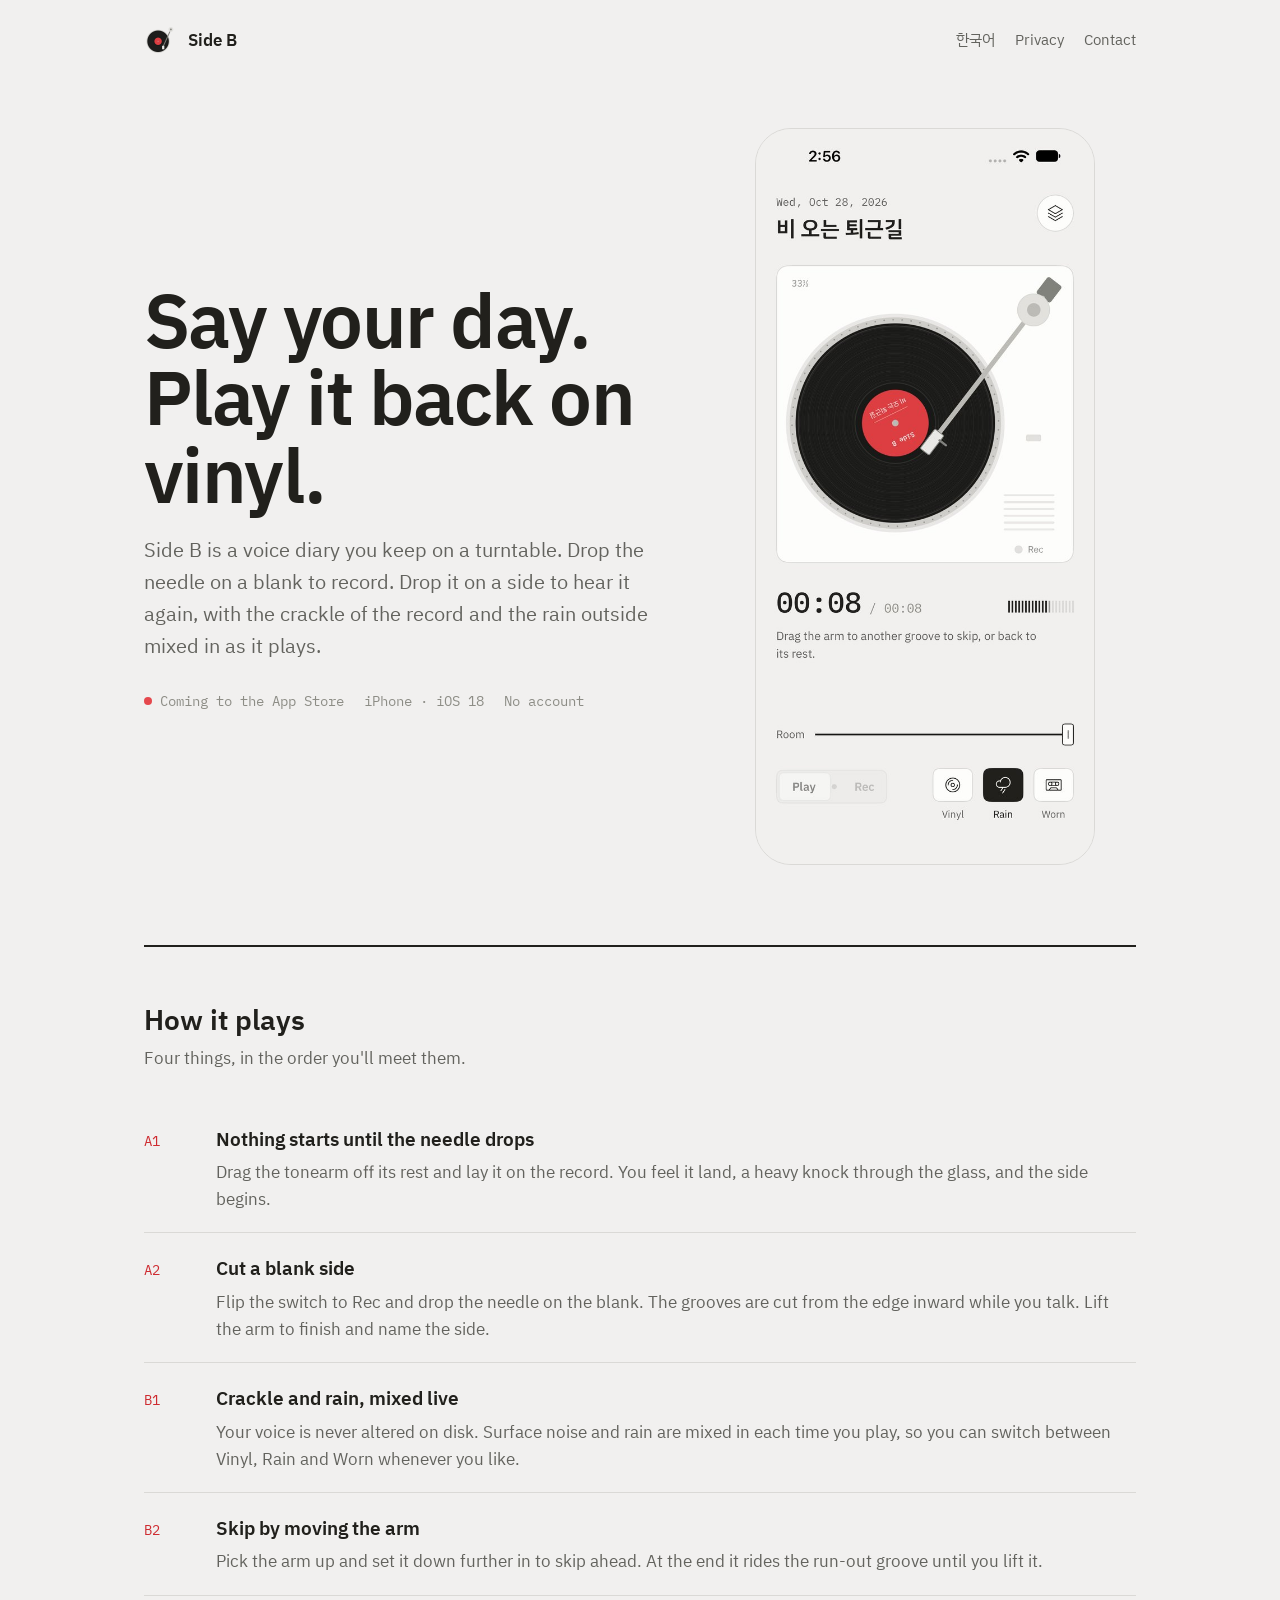
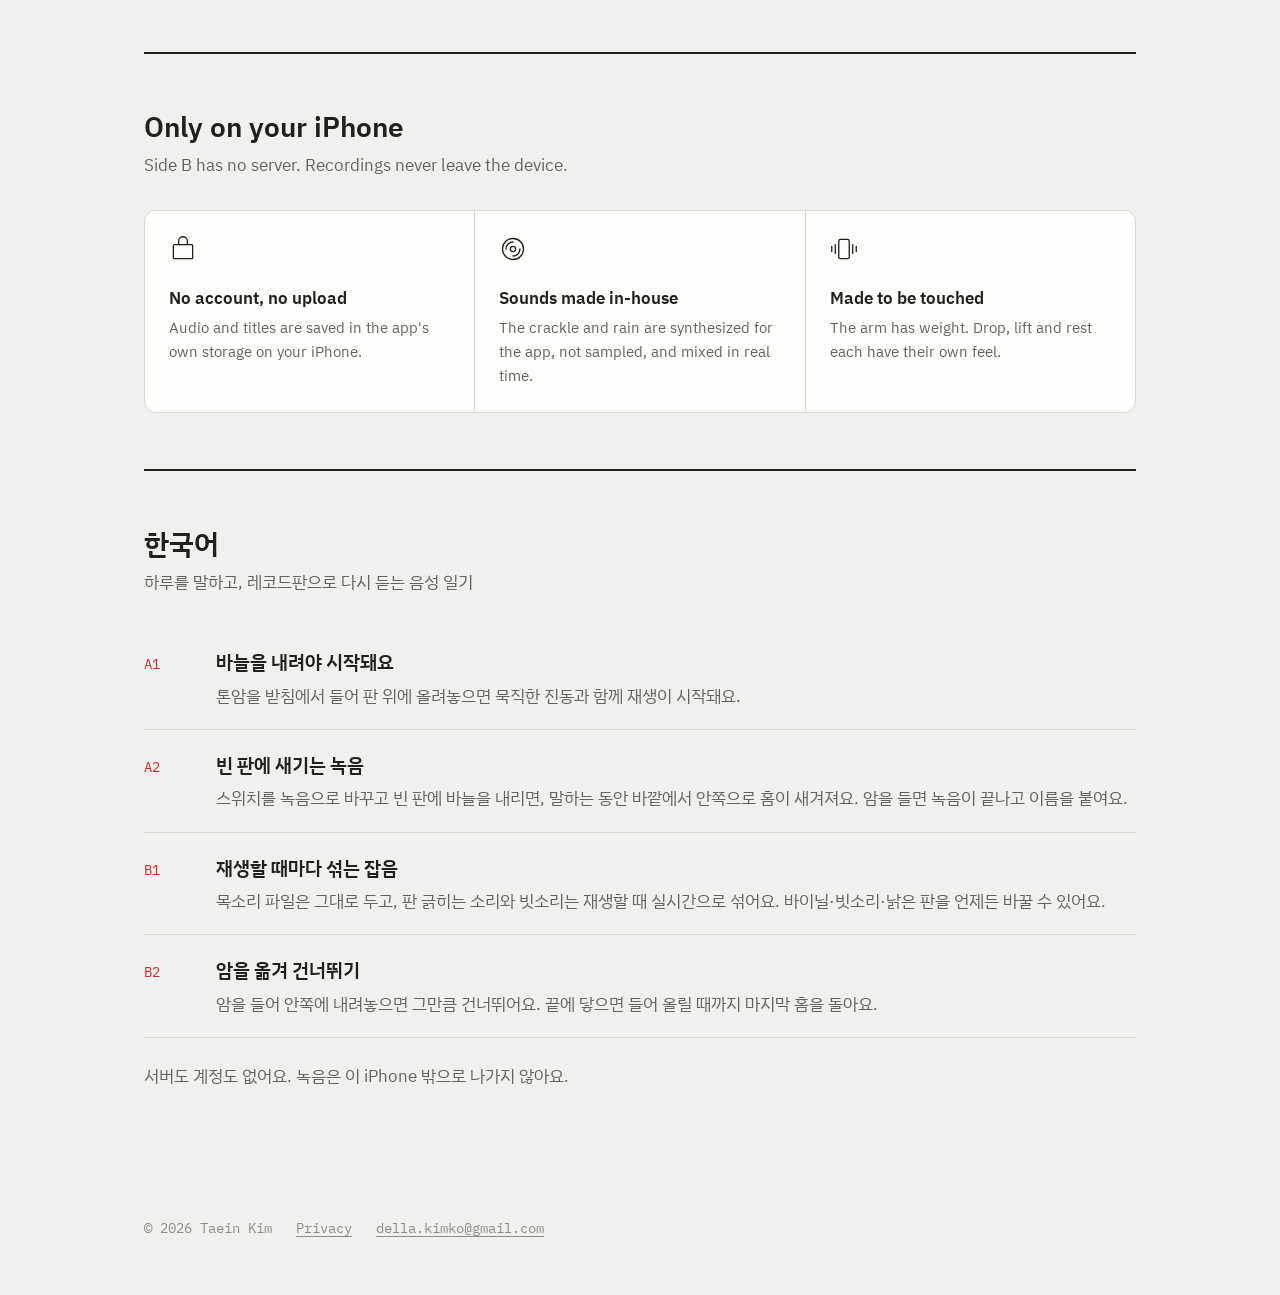
==== docs/index.html @ 3a57168f "Add Side B site: intro and privacy policy" ====
<!doctype html>
<html lang="en">
<head>
<meta charset="utf-8"><meta name="viewport" content="width=device-width, initial-scale=1">
<title>Side B: Voice Diary on Vinyl</title>
<meta name="description" content="Keep a voice diary and play it back on a turntable, with record crackle and rain mixed in. Everything stays on your iPhone.">
<link rel="icon" href="assets/favicon.png">
<link rel="preconnect" href="https://fonts.googleapis.com"><link rel="preconnect" href="https://fonts.gstatic.com" crossorigin>
<link href="https://fonts.googleapis.com/css2?family=IBM+Plex+Mono:wght@400;500&family=IBM+Plex+Sans+KR:wght@400;600&display=swap" rel="stylesheet">
<link rel="stylesheet" href="style.css">
</head>
<body>
<div class="wrap">
<header class="top">
  <a class="brand" href="./"><img src="assets/icon.png" alt="">Side B</a>
  <nav><a href="#ko">한국어</a><a href="privacy.html">Privacy</a><a href="mailto:della.kimko@gmail.com">Contact</a></nav>
</header>

<div class="hero">
  <div>
    <h1>Say your day.<br>Play it back on vinyl.</h1>
    <p class="lede">Side B is a voice diary you keep on a turntable. Drop the needle on a blank to record. Drop it on a side to hear it again, with the crackle of the record and the rain outside mixed in as it plays.</p>
    <div class="meta"><span class="lamp">Coming to the App Store</span><span>iPhone · iOS 18</span><span>No account</span></div>
  </div>
  <div class="shot">
    <img class="light" src="assets/deck-light.jpg" width="603" height="1311" alt="The Side B deck: a record on a turntable seen from above, tonearm on the record, playback time and level meter below.">
    <img class="dark" src="assets/deck-dark.jpg" width="603" height="1311" alt="">
  </div>
</div>

<section>
  <h2>How it plays</h2>
  <p class="sub">Four things, in the order you'll meet them.</p>
  <ol class="tracks">
    <li><span class="no">A1</span><div><h3>Nothing starts until the needle drops</h3><p>Drag the tonearm off its rest and lay it on the record. You feel it land, a heavy knock through the glass, and the side begins.</p></div></li>
    <li><span class="no">A2</span><div><h3>Cut a blank side</h3><p>Flip the switch to Rec and drop the needle on the blank. The grooves are cut from the edge inward while you talk. Lift the arm to finish and name the side.</p></div></li>
    <li><span class="no">B1</span><div><h3>Crackle and rain, mixed live</h3><p>Your voice is never altered on disk. Surface noise and rain are mixed in each time you play, so you can switch between Vinyl, Rain and Worn whenever you like.</p></div></li>
    <li><span class="no">B2</span><div><h3>Skip by moving the arm</h3><p>Pick the arm up and set it down further in to skip ahead. At the end it rides the run-out groove until you lift it.</p></div></li>
  </ol>
</section>

<section>
  <h2>Only on your iPhone</h2>
  <p class="sub">Side B has no server. Recordings never leave the device.</p>
  <div class="facts">
    <div>
      <svg viewBox="0 0 256 256" fill="currentColor" aria-hidden="true"><path d="M208,82H174V56a46,46,0,0,0-92,0V82H48A14,14,0,0,0,34,96V208a14,14,0,0,0,14,14H208a14,14,0,0,0,14-14V96A14,14,0,0,0,208,82ZM94,56a34,34,0,0,1,68,0V82H94ZM210,208a2,2,0,0,1-2,2H48a2,2,0,0,1-2-2V96a2,2,0,0,1,2-2H208a2,2,0,0,1,2,2Z"/></svg>
      <h3>No account, no upload</h3><p>Audio and titles are saved in the app's own storage on your iPhone.</p>
    </div>
    <div>
      <svg viewBox="0 0 256 256" fill="currentColor" aria-hidden="true"><path d="M128,26A102,102,0,1,0,230,128,102.12,102.12,0,0,0,128,26Zm0,192a90,90,0,1,1,90-90A90.1,90.1,0,0,1,128,218Zm0-148a58.07,58.07,0,0,0-58,58,6,6,0,0,1-12,0,70.08,70.08,0,0,1,70-70,6,6,0,0,1,0,12Zm70,58a70.08,70.08,0,0,1-70,70,6,6,0,0,1,0-12,58.07,58.07,0,0,0,58-58,6,6,0,0,1,12,0Zm-40,0a30,30,0,1,0-30,30A30,30,0,0,0,158,128Zm-48,0a18,18,0,1,1,18,18A18,18,0,0,1,110,128Z"/></svg>
      <h3>Sounds made in-house</h3><p>The crackle and rain are synthesized for the app, not sampled, and mixed in real time.</p>
    </div>
    <div>
      <svg viewBox="0 0 256 256" fill="currentColor" aria-hidden="true"><path d="M160,34H96A22,22,0,0,0,74,56V200a22,22,0,0,0,22,22h64a22,22,0,0,0,22-22V56A22,22,0,0,0,160,34Zm10,166a10,10,0,0,1-10,10H96a10,10,0,0,1-10-10V56A10,10,0,0,1,96,46h64a10,10,0,0,1,10,10ZM214,88v80a6,6,0,0,1-12,0V88a6,6,0,0,1,12,0Zm32,16v48a6,6,0,0,1-12,0V104a6,6,0,0,1,12,0ZM54,88v80a6,6,0,0,1-12,0V88a6,6,0,0,1,12,0ZM22,104v48a6,6,0,0,1-12,0V104a6,6,0,0,1,12,0Z"/></svg>
      <h3>Made to be touched</h3><p>The arm has weight. Drop, lift and rest each have their own feel.</p>
    </div>
  </div>
</section>

<section id="ko" lang="ko">
  <h2>한국어</h2>
  <p class="sub">하루를 말하고, 레코드판으로 다시 듣는 음성 일기</p>
  <ol class="tracks">
    <li><span class="no">A1</span><div><h3>바늘을 내려야 시작돼요</h3><p>톤암을 받침에서 들어 판 위에 올려놓으면 묵직한 진동과 함께 재생이 시작돼요.</p></div></li>
    <li><span class="no">A2</span><div><h3>빈 판에 새기는 녹음</h3><p>스위치를 녹음으로 바꾸고 빈 판에 바늘을 내리면, 말하는 동안 바깥에서 안쪽으로 홈이 새겨져요. 암을 들면 녹음이 끝나고 이름을 붙여요.</p></div></li>
    <li><span class="no">B1</span><div><h3>재생할 때마다 섞는 잡음</h3><p>목소리 파일은 그대로 두고, 판 긁히는 소리와 빗소리는 재생할 때 실시간으로 섞어요. 바이닐·빗소리·낡은 판을 언제든 바꿀 수 있어요.</p></div></li>
    <li><span class="no">B2</span><div><h3>암을 옮겨 건너뛰기</h3><p>암을 들어 안쪽에 내려놓으면 그만큼 건너뛰어요. 끝에 닿으면 들어 올릴 때까지 마지막 홈을 돌아요.</p></div></li>
  </ol>
  <p class="sub" style="margin-top:24px">서버도 계정도 없어요. 녹음은 이 iPhone 밖으로 나가지 않아요.</p>
</section>

<footer><span>© 2026 Taein Kim</span><a href="privacy.html">Privacy</a><a href="mailto:della.kimko@gmail.com">della.kimko@gmail.com</a></footer>
</div>
</body>
</html>
---- docs/style.css ----
/* Radix Colors 3.0 — sand + red (MIT). Same tokens as the app. */
:root {
  --sand-1: #fdfdfc; --sand-3: #f1f0ef; --sand-4: #e9e8e6; --sand-6: #dad9d6;
  --sand-9: #8d8d86; --sand-11: #63635e; --sand-12: #21201c;
  --red-9: #e5484d; --red-11: #ce2c31;
  --bg: var(--sand-3); --surface: var(--sand-1); --line: var(--sand-6);
  --text: var(--sand-12); --muted: var(--sand-11); --faint: var(--sand-9);
  --signal: var(--red-11);
  --sans: "IBM Plex Sans KR", "IBM Plex Sans", system-ui, sans-serif;
  --mono: "IBM Plex Mono", ui-monospace, monospace;
  color-scheme: light dark;
}
@media (prefers-color-scheme: dark) {
  :root {
    --sand-1: #111110; --sand-3: #222221; --sand-4: #2a2a28; --sand-6: #3b3a37;
    --sand-9: #6f6d66; --sand-11: #b5b3ad; --sand-12: #eeeeec;
    --red-11: #ff9592; --surface: #191918;
  }
}

* { box-sizing: border-box; }
html { -webkit-text-size-adjust: 100%; }
body {
  margin: 0; background: var(--bg); color: var(--text);
  font: 17px/1.6 var(--sans);
}
a { color: inherit; text-underline-offset: 3px; text-decoration-thickness: 1px; }
img { display: block; max-width: 100%; height: auto; }

.wrap { max-width: 1040px; margin: 0 auto; padding: 0 24px; }

header.top { display: flex; align-items: center; justify-content: space-between; padding: 24px 0; }
.brand { display: flex; align-items: center; gap: 12px; font-weight: 600; text-decoration: none; }
.brand img { width: 32px; height: 32px; border-radius: 8px; }
nav { display: flex; gap: 20px; font-size: 15px; color: var(--muted); }
nav a { text-decoration: none; }
nav a:hover { color: var(--text); }

.hero { display: grid; grid-template-columns: 1.1fr 0.9fr; gap: 56px; align-items: center; padding: 48px 0 80px; }
.hero h1 { font-size: clamp(44px, 7vw, 76px); line-height: 1.02; letter-spacing: -0.02em; margin: 0 0 20px; font-weight: 600; }
.hero p.lede { font-size: 20px; color: var(--muted); margin: 0 0 28px; max-width: 30em; }
.meta { font-family: var(--mono); font-size: 14px; color: var(--faint); display: flex; flex-wrap: wrap; gap: 6px 20px; }
.meta .lamp::before { content: ""; display: inline-block; width: 8px; height: 8px; border-radius: 50%; background: var(--red-9); margin-right: 8px; vertical-align: 1px; }

.shot { justify-self: center; width: min(100%, 340px); border-radius: 36px; overflow: hidden; border: 1px solid var(--line); background: var(--surface); }
.shot img { width: 100%; }
.shot .dark { display: none; }
@media (prefers-color-scheme: dark) { .shot .light { display: none; } .shot .dark { display: block; } }

section { padding: 56px 0; border-top: 2px solid var(--text); }
section h2 { font-size: 28px; line-height: 1.2; margin: 0 0 8px; font-weight: 600; }
section > p.sub { color: var(--muted); margin: 0 0 32px; }

/* Side A / Side B track list, like the back of a sleeve. */
ol.tracks { list-style: none; margin: 0; padding: 0; }
ol.tracks li { display: grid; grid-template-columns: 56px 1fr; gap: 16px; padding: 20px 0; border-bottom: 1px solid var(--line); align-items: baseline; }
ol.tracks .no { font-family: var(--mono); font-size: 14px; color: var(--signal); }
ol.tracks h3 { font-size: 19px; margin: 0 0 4px; font-weight: 600; }
ol.tracks p { margin: 0; color: var(--muted); }

.facts { display: grid; grid-template-columns: repeat(3, 1fr); gap: 1px; background: var(--line); border: 1px solid var(--line); border-radius: 12px; overflow: hidden; }
.facts div { background: var(--surface); padding: 24px; }
.facts svg { width: 28px; height: 28px; color: var(--text); }
.facts h3 { font-size: 17px; margin: 14px 0 4px; font-weight: 600; }
.facts p { margin: 0; color: var(--muted); font-size: 15px; }

.prose { max-width: 42em; }
.prose h2 { margin-top: 40px; }
.prose h3 { margin: 28px 0 6px; font-size: 18px; }
.prose p, .prose li { color: var(--muted); }
.prose strong { color: var(--text); font-weight: 600; }

footer { padding: 40px 0 56px; color: var(--faint); font-size: 14px; font-family: var(--mono); display: flex; flex-wrap: wrap; gap: 8px 24px; }

@media (max-width: 760px) {
  .hero { grid-template-columns: 1fr; gap: 40px; padding-top: 16px; }
  .facts { grid-template-columns: 1fr; }
  ol.tracks li { grid-template-columns: 40px 1fr; }
}
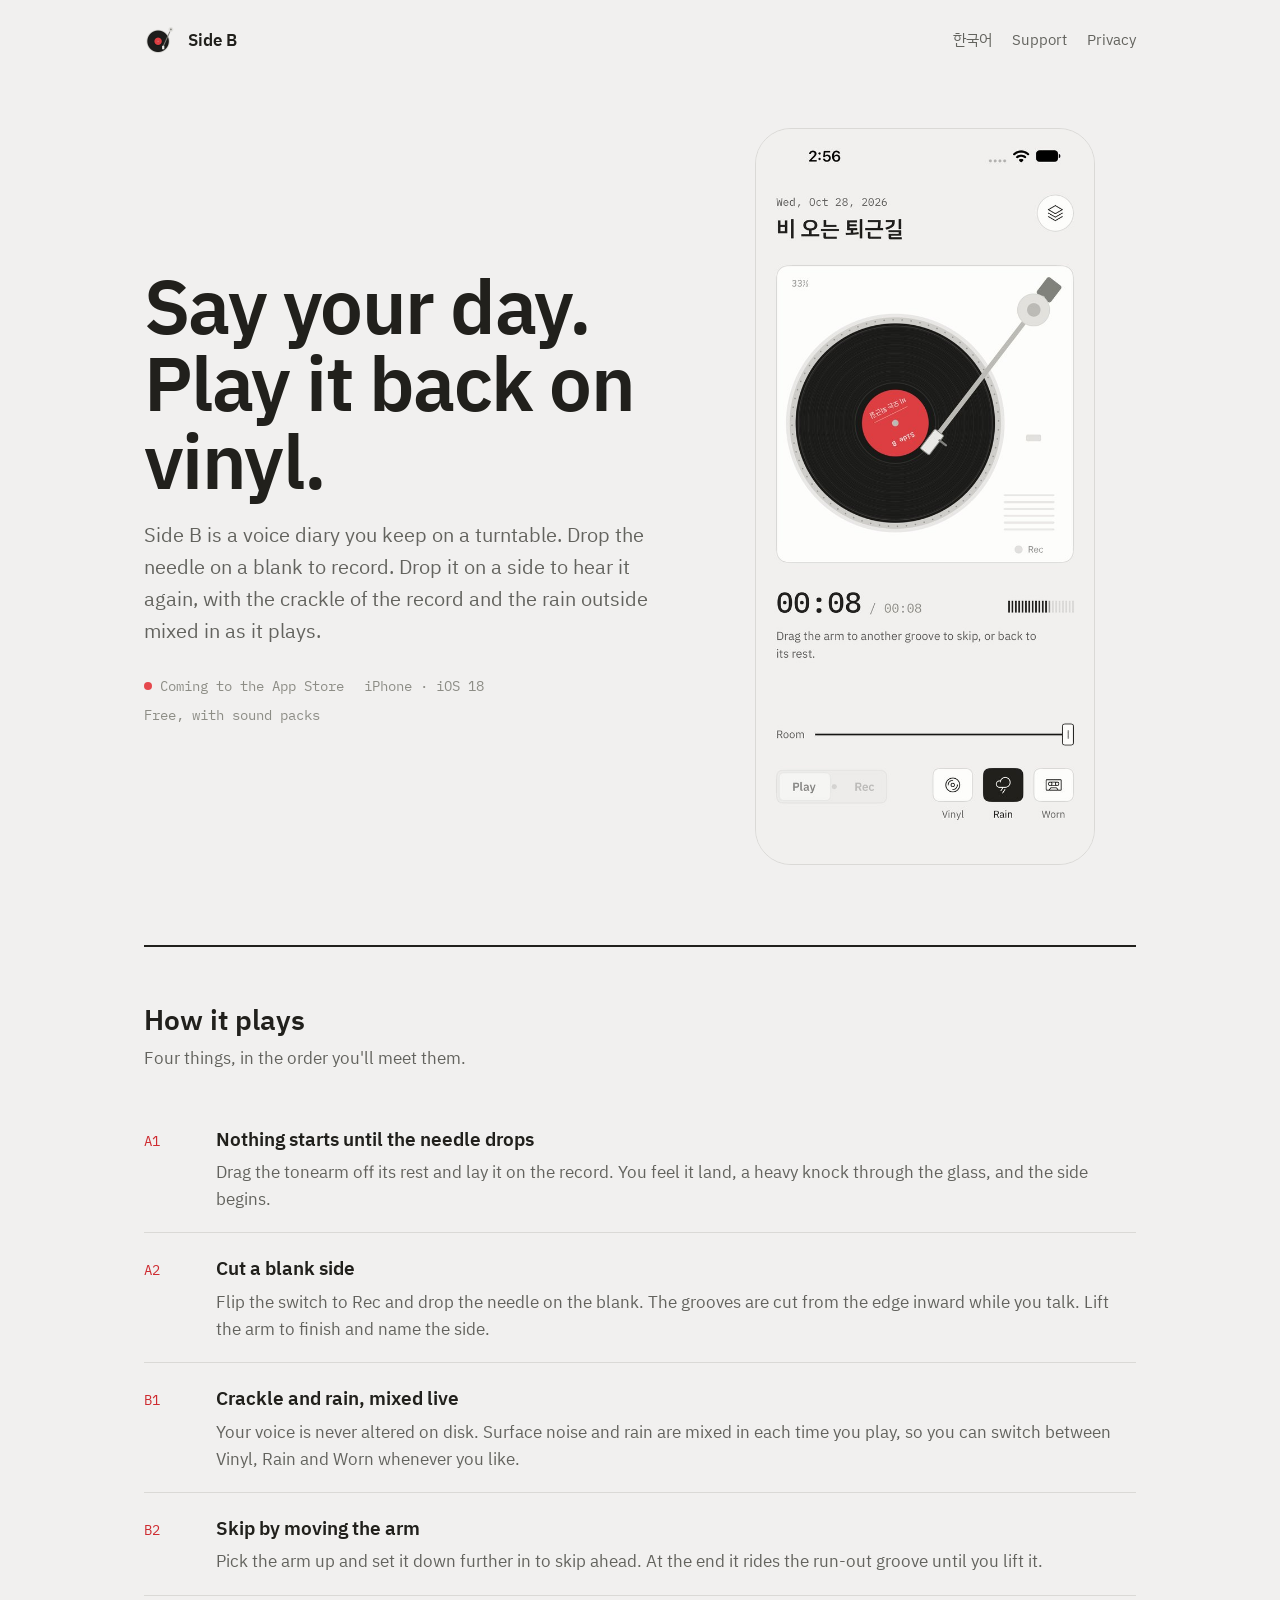
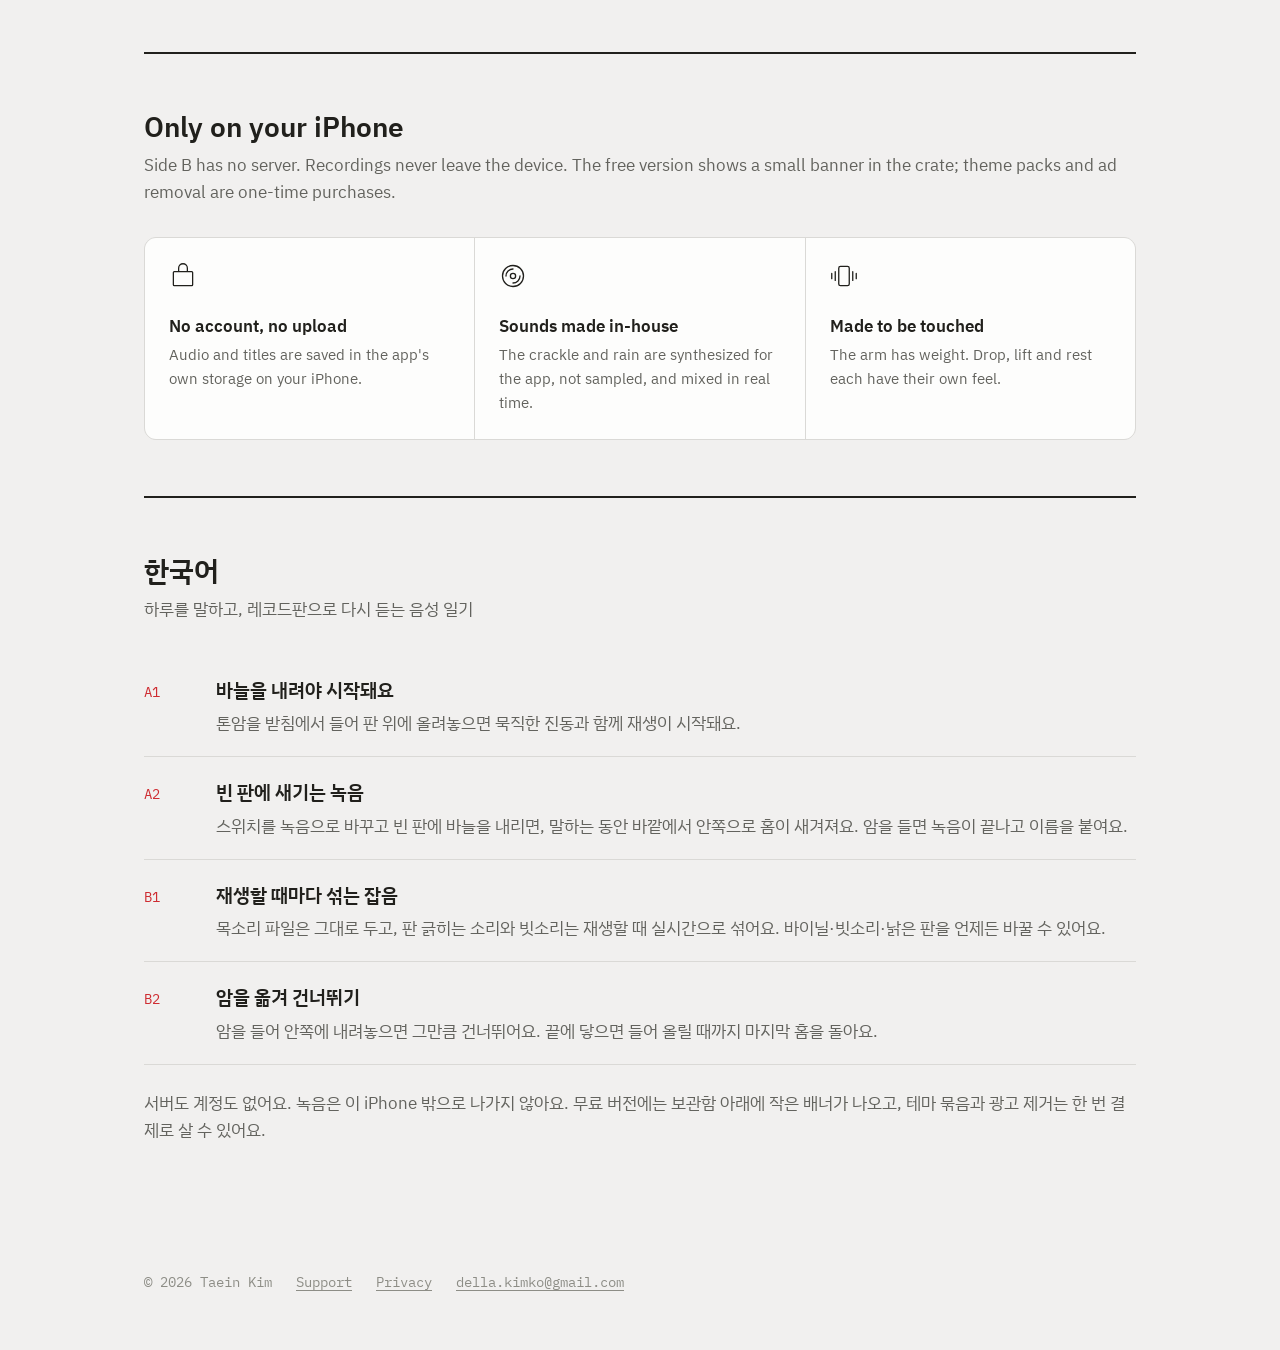
==== commit df14afcd: "Cover ads and purchases in the privacy policy, add support page" ====
--- a/docs/index.html
+++ b/docs/index.html
@@ -13,14 +13,14 @@
 <div class="wrap">
 <header class="top">
   <a class="brand" href="./"><img src="assets/icon.png" alt="">Side B</a>
-  <nav><a href="#ko">한국어</a><a href="privacy.html">Privacy</a><a href="mailto:della.kimko@gmail.com">Contact</a></nav>
+  <nav><a href="#ko">한국어</a><a href="support.html">Support</a><a href="privacy.html">Privacy</a></nav>
 </header>
 
 <div class="hero">
   <div>
     <h1>Say your day.<br>Play it back on vinyl.</h1>
     <p class="lede">Side B is a voice diary you keep on a turntable. Drop the needle on a blank to record. Drop it on a side to hear it again, with the crackle of the record and the rain outside mixed in as it plays.</p>
-    <div class="meta"><span class="lamp">Coming to the App Store</span><span>iPhone · iOS 18</span><span>No account</span></div>
+    <div class="meta"><span class="lamp">Coming to the App Store</span><span>iPhone · iOS 18</span><span>Free, with sound packs</span></div>
   </div>
   <div class="shot">
     <img class="light" src="assets/deck-light.jpg" width="603" height="1311" alt="The Side B deck: a record on a turntable seen from above, tonearm on the record, playback time and level meter below.">
@@ -41,7 +41,7 @@
 
 <section>
   <h2>Only on your iPhone</h2>
-  <p class="sub">Side B has no server. Recordings never leave the device.</p>
+  <p class="sub">Side B has no server. Recordings never leave the device. The free version shows a small banner in the crate; theme packs and ad removal are one-time purchases.</p>
   <div class="facts">
     <div>
       <svg viewBox="0 0 256 256" fill="currentColor" aria-hidden="true"><path d="M208,82H174V56a46,46,0,0,0-92,0V82H48A14,14,0,0,0,34,96V208a14,14,0,0,0,14,14H208a14,14,0,0,0,14-14V96A14,14,0,0,0,208,82ZM94,56a34,34,0,0,1,68,0V82H94ZM210,208a2,2,0,0,1-2,2H48a2,2,0,0,1-2-2V96a2,2,0,0,1,2-2H208a2,2,0,0,1,2,2Z"/></svg>
@@ -67,10 +67,10 @@
     <li><span class="no">B1</span><div><h3>재생할 때마다 섞는 잡음</h3><p>목소리 파일은 그대로 두고, 판 긁히는 소리와 빗소리는 재생할 때 실시간으로 섞어요. 바이닐·빗소리·낡은 판을 언제든 바꿀 수 있어요.</p></div></li>
     <li><span class="no">B2</span><div><h3>암을 옮겨 건너뛰기</h3><p>암을 들어 안쪽에 내려놓으면 그만큼 건너뛰어요. 끝에 닿으면 들어 올릴 때까지 마지막 홈을 돌아요.</p></div></li>
   </ol>
-  <p class="sub" style="margin-top:24px">서버도 계정도 없어요. 녹음은 이 iPhone 밖으로 나가지 않아요.</p>
+  <p class="sub" style="margin-top:24px">서버도 계정도 없어요. 녹음은 이 iPhone 밖으로 나가지 않아요. 무료 버전에는 보관함 아래에 작은 배너가 나오고, 테마 묶음과 광고 제거는 한 번 결제로 살 수 있어요.</p>
 </section>
 
-<footer><span>© 2026 Taein Kim</span><a href="privacy.html">Privacy</a><a href="mailto:della.kimko@gmail.com">della.kimko@gmail.com</a></footer>
+<footer><span>© 2026 Taein Kim</span><a href="support.html">Support</a><a href="privacy.html">Privacy</a><a href="mailto:della.kimko@gmail.com">della.kimko@gmail.com</a></footer>
 </div>
 </body>
 </html>
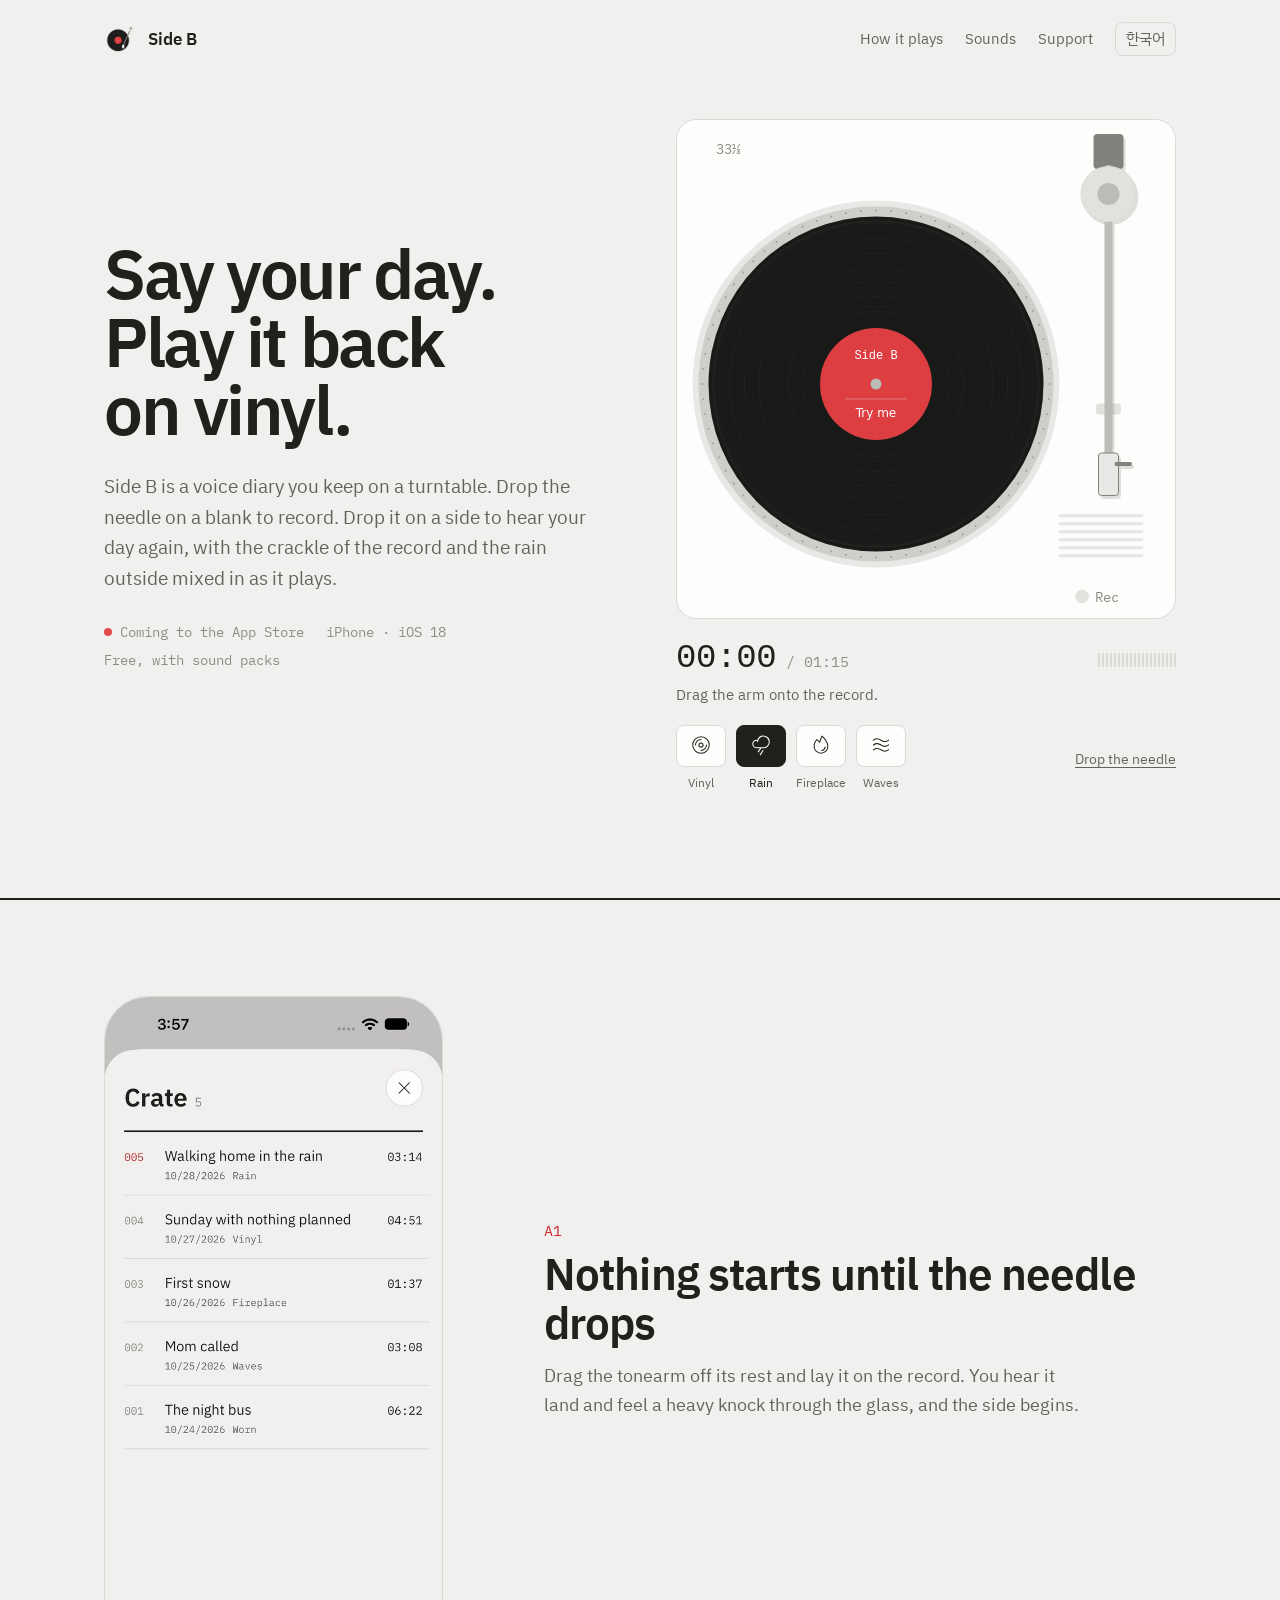
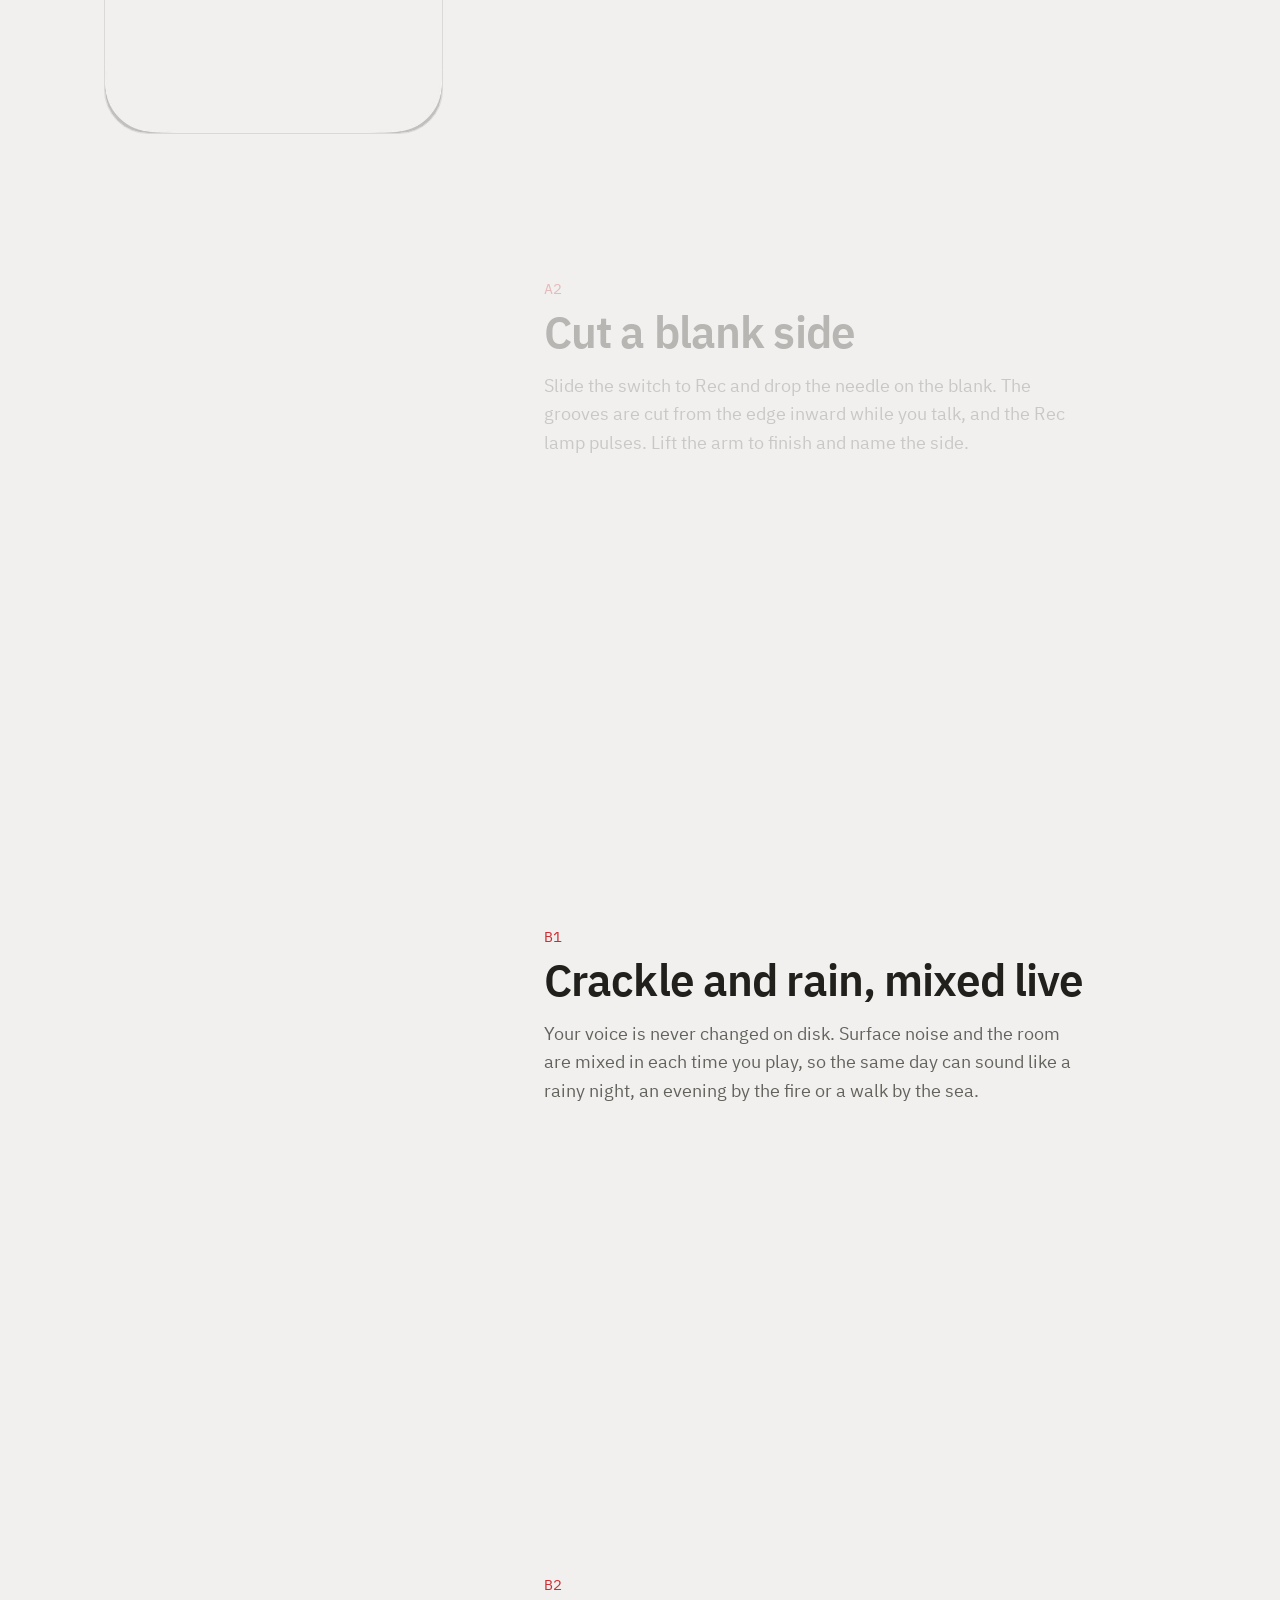
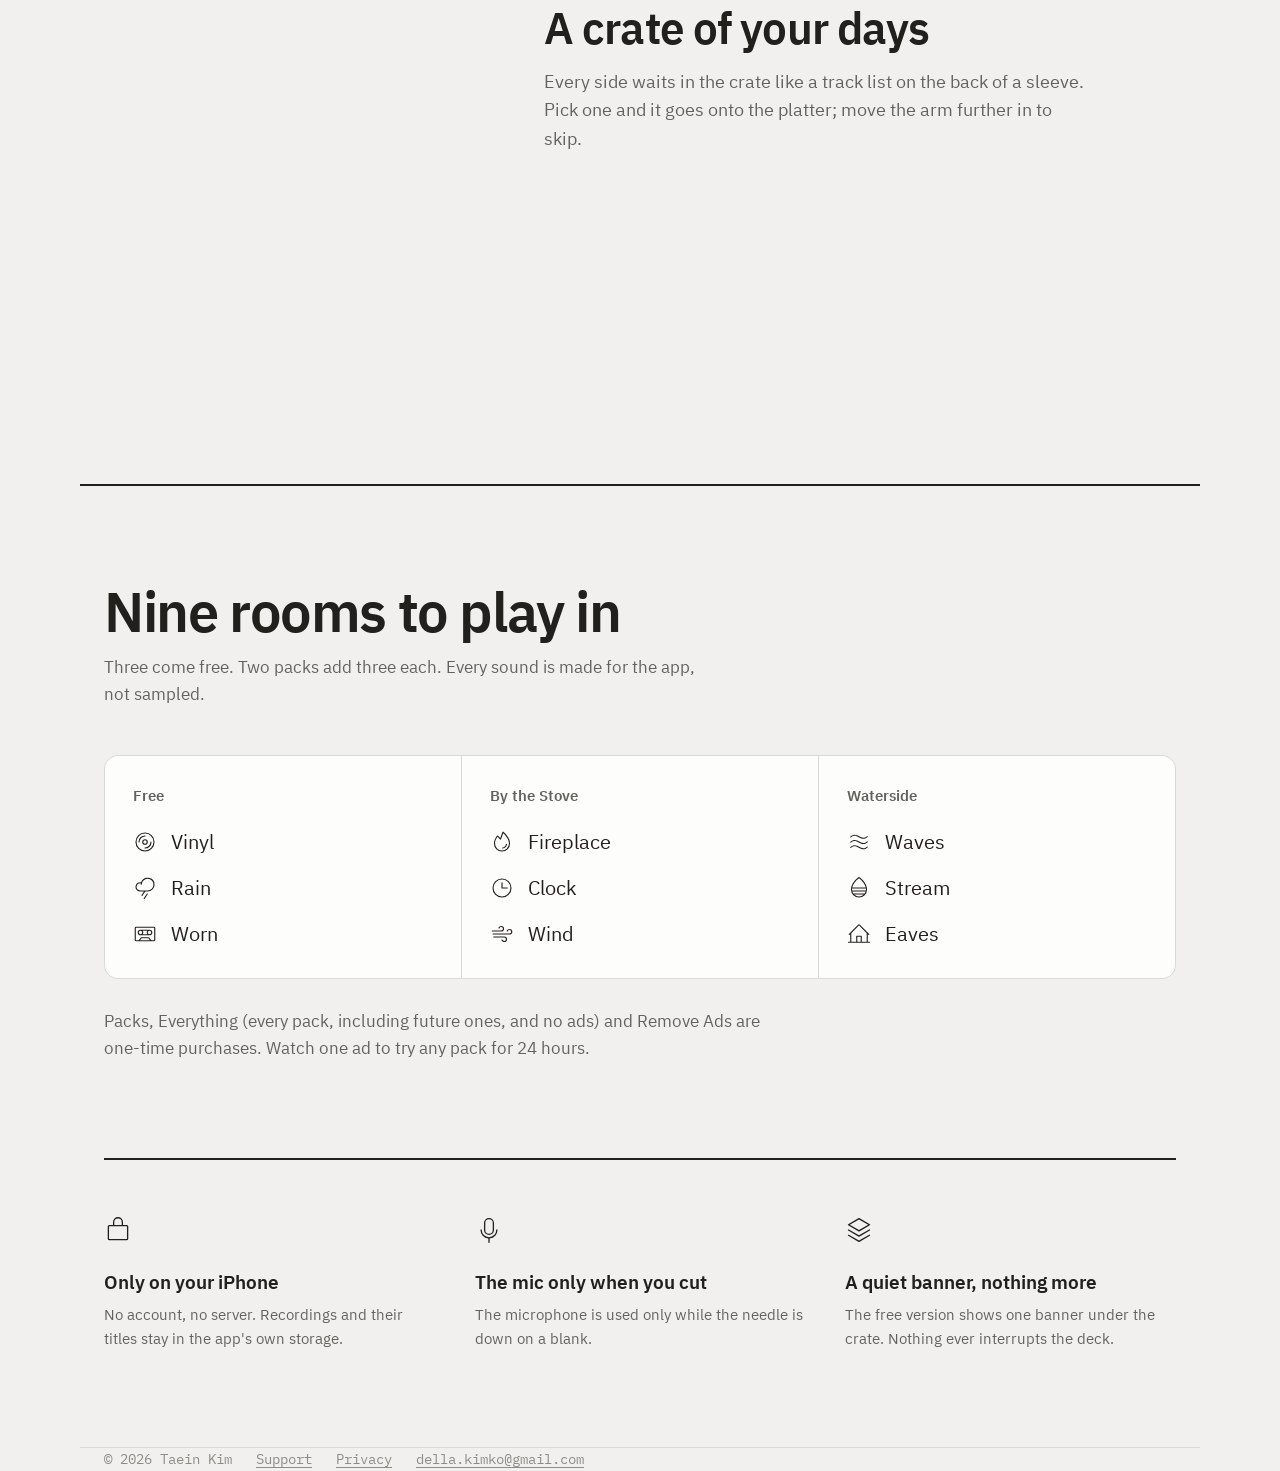
==== commit bc6bafaa: "Rebuild the site around a playable deck, scroll-driven walkthrough and sound shelf" ====
--- a/docs/index.html
+++ b/docs/index.html
@@ -2,75 +2,169 @@
 <html lang="en">
 <head>
 <meta charset="utf-8"><meta name="viewport" content="width=device-width, initial-scale=1">
-<title>Side B: Voice Diary on Vinyl</title>
-<meta name="description" content="Keep a voice diary and play it back on a turntable, with record crackle and rain mixed in. Everything stays on your iPhone.">
+<title>Side B: Vinyl Voice Diary</title>
+<meta name="description" content="Keep a voice diary and play it back on a turntable, with record crackle, rain or a fire mixed in live. Everything stays on your iPhone.">
+<meta property="og:title" content="Side B: Vinyl Voice Diary">
+<meta property="og:description" content="Say your day. Play it back on vinyl.">
+<meta property="og:image" content="https://bbdyno.github.io/SideB-Site/assets/deck-light.jpg">
 <link rel="icon" href="assets/favicon.png">
+<script>
+  // Pick the language before first paint so the page never flashes the other one.
+  (function () {
+    var saved = null;
+    try { saved = localStorage.getItem("sideb.lang"); } catch (e) {}
+    var lang = saved || ((navigator.language || "").toLowerCase().indexOf("ko") === 0 ? "ko" : "en");
+    document.documentElement.lang = lang;
+  })();
+</script>
 <link rel="preconnect" href="https://fonts.googleapis.com"><link rel="preconnect" href="https://fonts.gstatic.com" crossorigin>
 <link href="https://fonts.googleapis.com/css2?family=IBM+Plex+Mono:wght@400;500&family=IBM+Plex+Sans+KR:wght@400;600&display=swap" rel="stylesheet">
 <link rel="stylesheet" href="style.css">
 </head>
 <body>
-<div class="wrap">
-<header class="top">
-  <a class="brand" href="./"><img src="assets/icon.png" alt="">Side B</a>
-  <nav><a href="#ko">한국어</a><a href="support.html">Support</a><a href="privacy.html">Privacy</a></nav>
+<header class="top wrap">
+  <a class="brand" href="./"><img src="assets/icon.png" alt="" width="32" height="32">Side B</a>
+  <nav>
+    <a href="#how"><span data-lang="en">How it plays</span><span data-lang="ko">사용법</span></a>
+    <a href="#sounds"><span data-lang="en">Sounds</span><span data-lang="ko">소리</span></a>
+    <a href="support.html"><span data-lang="en">Support</span><span data-lang="ko">지원</span></a>
+    <button type="button" class="lang" data-lang-toggle>한국어</button>
+  </nav>
 </header>
 
-<div class="hero">
-  <div>
-    <h1>Say your day.<br>Play it back on vinyl.</h1>
-    <p class="lede">Side B is a voice diary you keep on a turntable. Drop the needle on a blank to record. Drop it on a side to hear it again, with the crackle of the record and the rain outside mixed in as it plays.</p>
-    <div class="meta"><span class="lamp">Coming to the App Store</span><span>iPhone · iOS 18</span><span>Free, with sound packs</span></div>
+<main>
+<section class="hero wrap">
+  <div class="hero-copy">
+    <h1>
+      <span data-lang="en">Say your day.<br>Play it back<br>on vinyl.</span>
+      <span data-lang="ko">하루를 말하고,<br>레코드로<br>다시 듣기.</span>
+    </h1>
+    <p class="lede">
+      <span data-lang="en">Side B is a voice diary you keep on a turntable. Drop the needle on a blank to record. Drop it on a side to hear your day again, with the crackle of the record and the rain outside mixed in as it plays.</span>
+      <span data-lang="ko">Side B는 턴테이블에 남기는 음성 일기예요. 빈 판에 바늘을 내리면 녹음되고, 새긴 면에 내리면 판 긁히는 소리와 창밖 빗소리가 섞여 그날이 다시 흘러나와요.</span>
+    </p>
+    <div class="meta">
+      <span class="lamp"><span data-lang="en">Coming to the App Store</span><span data-lang="ko">곧 앱스토어에서</span></span>
+      <span>iPhone · iOS 18</span>
+      <span data-lang="en">Free, with sound packs</span><span data-lang="ko">무료, 소리 묶음 별도</span>
+    </div>
   </div>
-  <div class="shot">
-    <img class="light" src="assets/deck-light.jpg" width="603" height="1311" alt="The Side B deck: a record on a turntable seen from above, tonearm on the record, playback time and level meter below.">
-    <img class="dark" src="assets/deck-dark.jpg" width="603" height="1311" alt="">
-  </div>
-</div>
 
-<section>
-  <h2>How it plays</h2>
-  <p class="sub">Four things, in the order you'll meet them.</p>
-  <ol class="tracks">
-    <li><span class="no">A1</span><div><h3>Nothing starts until the needle drops</h3><p>Drag the tonearm off its rest and lay it on the record. You feel it land, a heavy knock through the glass, and the side begins.</p></div></li>
-    <li><span class="no">A2</span><div><h3>Cut a blank side</h3><p>Flip the switch to Rec and drop the needle on the blank. The grooves are cut from the edge inward while you talk. Lift the arm to finish and name the side.</p></div></li>
-    <li><span class="no">B1</span><div><h3>Crackle and rain, mixed live</h3><p>Your voice is never altered on disk. Surface noise and rain are mixed in each time you play, so you can switch between Vinyl, Rain and Worn whenever you like.</p></div></li>
-    <li><span class="no">B2</span><div><h3>Skip by moving the arm</h3><p>Pick the arm up and set it down further in to skip ahead. At the end it rides the run-out groove until you lift it.</p></div></li>
-  </ol>
-</section>
-
-<section>
-  <h2>Only on your iPhone</h2>
-  <p class="sub">Side B has no server. Recordings never leave the device. The free version shows a small banner in the crate; theme packs and ad removal are one-time purchases.</p>
-  <div class="facts">
-    <div>
-      <svg viewBox="0 0 256 256" fill="currentColor" aria-hidden="true"><path d="M208,82H174V56a46,46,0,0,0-92,0V82H48A14,14,0,0,0,34,96V208a14,14,0,0,0,14,14H208a14,14,0,0,0,14-14V96A14,14,0,0,0,208,82ZM94,56a34,34,0,0,1,68,0V82H94ZM210,208a2,2,0,0,1-2,2H48a2,2,0,0,1-2-2V96a2,2,0,0,1,2-2H208a2,2,0,0,1,2,2Z"/></svg>
-      <h3>No account, no upload</h3><p>Audio and titles are saved in the app's own storage on your iPhone.</p>
+  <div class="deck" data-deck>
+    <div class="deck-stage" data-deck-stage></div>
+    <div class="deck-readout">
+      <span class="time" data-deck-time>00:00</span><span class="total">/ 01:15</span>
+      <span class="meter" data-deck-meter aria-hidden="true"></span>
     </div>
-    <div>
-      <svg viewBox="0 0 256 256" fill="currentColor" aria-hidden="true"><path d="M128,26A102,102,0,1,0,230,128,102.12,102.12,0,0,0,128,26Zm0,192a90,90,0,1,1,90-90A90.1,90.1,0,0,1,128,218Zm0-148a58.07,58.07,0,0,0-58,58,6,6,0,0,1-12,0,70.08,70.08,0,0,1,70-70,6,6,0,0,1,0,12Zm70,58a70.08,70.08,0,0,1-70,70,6,6,0,0,1,0-12,58.07,58.07,0,0,0,58-58,6,6,0,0,1,12,0Zm-40,0a30,30,0,1,0-30,30A30,30,0,0,0,158,128Zm-48,0a18,18,0,1,1,18,18A18,18,0,0,1,110,128Z"/></svg>
-      <h3>Sounds made in-house</h3><p>The crackle and rain are synthesized for the app, not sampled, and mixed in real time.</p>
-    </div>
-    <div>
-      <svg viewBox="0 0 256 256" fill="currentColor" aria-hidden="true"><path d="M160,34H96A22,22,0,0,0,74,56V200a22,22,0,0,0,22,22h64a22,22,0,0,0,22-22V56A22,22,0,0,0,160,34Zm10,166a10,10,0,0,1-10,10H96a10,10,0,0,1-10-10V56A10,10,0,0,1,96,46h64a10,10,0,0,1,10,10ZM214,88v80a6,6,0,0,1-12,0V88a6,6,0,0,1,12,0Zm32,16v48a6,6,0,0,1-12,0V104a6,6,0,0,1,12,0ZM54,88v80a6,6,0,0,1-12,0V88a6,6,0,0,1,12,0ZM22,104v48a6,6,0,0,1-12,0V104a6,6,0,0,1,12,0Z"/></svg>
-      <h3>Made to be touched</h3><p>The arm has weight. Drop, lift and rest each have their own feel.</p>
+    <p class="deck-hint" data-deck-hint aria-live="polite"></p>
+    <div class="deck-controls">
+      <div class="keys" role="group" aria-label="Sound">
+        <button type="button" class="key" data-theme="vinyl"><i style="--icon:url(assets/icons/vinyl-record.svg)"></i><span>Vinyl</span></button>
+        <button type="button" class="key" data-theme="rain"><i style="--icon:url(assets/icons/cloud-rain.svg)"></i><span>Rain</span></button>
+        <button type="button" class="key" data-theme="fireplace"><i style="--icon:url(assets/icons/fire.svg)"></i><span>Fireplace</span></button>
+        <button type="button" class="key" data-theme="waves"><i style="--icon:url(assets/icons/waves.svg)"></i><span>Waves</span></button>
+      </div>
+      <button type="button" class="drop" data-deck-toggle>Drop the needle</button>
     </div>
   </div>
 </section>
 
-<section id="ko" lang="ko">
-  <h2>한국어</h2>
-  <p class="sub">하루를 말하고, 레코드판으로 다시 듣는 음성 일기</p>
-  <ol class="tracks">
-    <li><span class="no">A1</span><div><h3>바늘을 내려야 시작돼요</h3><p>톤암을 받침에서 들어 판 위에 올려놓으면 묵직한 진동과 함께 재생이 시작돼요.</p></div></li>
-    <li><span class="no">A2</span><div><h3>빈 판에 새기는 녹음</h3><p>스위치를 녹음으로 바꾸고 빈 판에 바늘을 내리면, 말하는 동안 바깥에서 안쪽으로 홈이 새겨져요. 암을 들면 녹음이 끝나고 이름을 붙여요.</p></div></li>
-    <li><span class="no">B1</span><div><h3>재생할 때마다 섞는 잡음</h3><p>목소리 파일은 그대로 두고, 판 긁히는 소리와 빗소리는 재생할 때 실시간으로 섞어요. 바이닐·빗소리·낡은 판을 언제든 바꿀 수 있어요.</p></div></li>
-    <li><span class="no">B2</span><div><h3>암을 옮겨 건너뛰기</h3><p>암을 들어 안쪽에 내려놓으면 그만큼 건너뛰어요. 끝에 닿으면 들어 올릴 때까지 마지막 홈을 돌아요.</p></div></li>
-  </ol>
-  <p class="sub" style="margin-top:24px">서버도 계정도 없어요. 녹음은 이 iPhone 밖으로 나가지 않아요. 무료 버전에는 보관함 아래에 작은 배너가 나오고, 테마 묶음과 광고 제거는 한 번 결제로 살 수 있어요.</p>
+<section class="how" id="how">
+  <div class="wrap how-grid">
+    <div class="phone-col">
+      <div class="phone">
+        <img data-shot="drop" class="on" src="assets/deck-light.jpg" width="603" height="1311" alt="Playing a side: the tonearm rests on the record, time and level meter below.">
+        <img data-shot="rec" src="assets/rec.jpg" width="603" height="1311" alt="Rec mode: a blank record with a pale label waiting to be cut.">
+        <img data-shot="mix" src="assets/deck-dark.jpg" width="603" height="1311" alt="The deck in dark mode, playing with the rain sound selected.">
+        <img data-shot="crate" src="assets/crate.jpg" width="603" height="1311" alt="The crate: five sides listed with number, title, date, sound and length.">
+      </div>
+    </div>
+    <ol class="steps">
+      <li data-step="drop" class="on">
+        <span class="no">A1</span>
+        <h2><span data-lang="en">Nothing starts until the needle drops</span><span data-lang="ko">바늘을 내려야 시작돼요</span></h2>
+        <p><span data-lang="en">Drag the tonearm off its rest and lay it on the record. You hear it land and feel a heavy knock through the glass, and the side begins.</span><span data-lang="ko">톤암을 받침에서 들어 판 위에 올려놓으면, 내려앉는 소리와 묵직한 진동과 함께 재생이 시작돼요.</span></p>
+      </li>
+      <li data-step="rec">
+        <span class="no">A2</span>
+        <h2><span data-lang="en">Cut a blank side</span><span data-lang="ko">빈 판에 새기는 녹음</span></h2>
+        <p><span data-lang="en">Slide the switch to Rec and drop the needle on the blank. The grooves are cut from the edge inward while you talk, and the Rec lamp pulses. Lift the arm to finish and name the side.</span><span data-lang="ko">스위치를 녹음으로 밀고 빈 판에 바늘을 내리면, 말하는 동안 바깥에서 안쪽으로 홈이 새겨지고 녹음 램프가 깜빡여요. 암을 들면 끝나고 이 면에 이름을 붙여요.</span></p>
+      </li>
+      <li data-step="mix">
+        <span class="no">B1</span>
+        <h2><span data-lang="en">Crackle and rain, mixed live</span><span data-lang="ko">재생할 때마다 섞는 소리</span></h2>
+        <p><span data-lang="en">Your voice is never changed on disk. Surface noise and the room are mixed in each time you play, so the same day can sound like a rainy night, an evening by the fire or a walk by the sea.</span><span data-lang="ko">목소리 파일은 그대로 두고, 판 소리와 주변 소리를 재생할 때마다 실시간으로 섞어요. 같은 하루가 비 오는 밤도, 난롯가의 저녁도, 바닷가 산책도 돼요.</span></p>
+      </li>
+      <li data-step="crate">
+        <span class="no">B2</span>
+        <h2><span data-lang="en">A crate of your days</span><span data-lang="ko">하루하루가 쌓이는 보관함</span></h2>
+        <p><span data-lang="en">Every side waits in the crate like a track list on the back of a sleeve. Pick one and it goes onto the platter; move the arm further in to skip.</span><span data-lang="ko">새긴 면은 레코드 커버 뒷면의 곡 목록처럼 보관함에 쌓여요. 하나를 고르면 턴테이블에 올라가고, 암을 안쪽으로 옮기면 건너뛰어요.</span></p>
+      </li>
+    </ol>
+  </div>
 </section>
 
-<footer><span>© 2026 Taein Kim</span><a href="support.html">Support</a><a href="privacy.html">Privacy</a><a href="mailto:della.kimko@gmail.com">della.kimko@gmail.com</a></footer>
-</div>
+<section class="sounds wrap" id="sounds">
+  <h2 data-reveal><span data-lang="en">Nine rooms to play in</span><span data-lang="ko">아홉 가지 방의 소리</span></h2>
+  <p class="sub" data-reveal><span data-lang="en">Three come free. Two packs add three each. Every sound is made for the app, not sampled.</span><span data-lang="ko">세 가지는 무료, 두 묶음에 세 가지씩 더 있어요. 모든 소리는 녹음해 온 게 아니라 앱을 위해 직접 만들었어요.</span></p>
+  <div class="shelf">
+    <div class="group" data-reveal>
+      <h3><span data-lang="en">Free</span><span data-lang="ko">무료</span></h3>
+      <ul>
+        <li><i style="--icon:url(assets/icons/vinyl-record.svg)"></i><span data-lang="en">Vinyl</span><span data-lang="ko">바이닐</span></li>
+        <li><i style="--icon:url(assets/icons/cloud-rain.svg)"></i><span data-lang="en">Rain</span><span data-lang="ko">빗소리</span></li>
+        <li><i style="--icon:url(assets/icons/cassette-tape.svg)"></i><span data-lang="en">Worn</span><span data-lang="ko">낡은 판</span></li>
+      </ul>
+    </div>
+    <div class="group" data-reveal>
+      <h3><span data-lang="en">By the Stove</span><span data-lang="ko">난로 옆</span></h3>
+      <ul>
+        <li><i style="--icon:url(assets/icons/fire.svg)"></i><span data-lang="en">Fireplace</span><span data-lang="ko">벽난로</span></li>
+        <li><i style="--icon:url(assets/icons/clock.svg)"></i><span data-lang="en">Clock</span><span data-lang="ko">시계</span></li>
+        <li><i style="--icon:url(assets/icons/wind.svg)"></i><span data-lang="en">Wind</span><span data-lang="ko">바람</span></li>
+      </ul>
+    </div>
+    <div class="group" data-reveal>
+      <h3><span data-lang="en">Waterside</span><span data-lang="ko">물가</span></h3>
+      <ul>
+        <li><i style="--icon:url(assets/icons/waves.svg)"></i><span data-lang="en">Waves</span><span data-lang="ko">파도</span></li>
+        <li><i style="--icon:url(assets/icons/drop-half-bottom.svg)"></i><span data-lang="en">Stream</span><span data-lang="ko">시냇물</span></li>
+        <li><i style="--icon:url(assets/icons/house-line.svg)"></i><span data-lang="en">Eaves</span><span data-lang="ko">처마</span></li>
+      </ul>
+    </div>
+  </div>
+  <p class="price" data-reveal><span data-lang="en">Packs, Everything (every pack, including future ones, and no ads) and Remove Ads are one-time purchases. Watch one ad to try any pack for 24 hours.</span><span data-lang="ko">묶음, '전부'(앞으로 나올 묶음까지 모두, 광고 제거 포함), 광고 제거는 한 번 결제로 사요. 광고를 한 편 보면 어떤 묶음이든 24시간 써 볼 수 있어요.</span></p>
+</section>
+
+<section class="private wrap">
+  <div class="facts">
+    <div data-reveal>
+      <i style="--icon:url(assets/icons/lock-simple.svg)"></i>
+      <h3><span data-lang="en">Only on your iPhone</span><span data-lang="ko">iPhone 안에만</span></h3>
+      <p><span data-lang="en">No account, no server. Recordings and their titles stay in the app's own storage.</span><span data-lang="ko">계정도 서버도 없어요. 녹음과 제목은 앱 저장 공간에만 있어요.</span></p>
+    </div>
+    <div data-reveal>
+      <i style="--icon:url(assets/icons/microphone.svg)"></i>
+      <h3><span data-lang="en">The mic only when you cut</span><span data-lang="ko">녹음할 때만 마이크</span></h3>
+      <p><span data-lang="en">The microphone is used only while the needle is down on a blank.</span><span data-lang="ko">마이크는 빈 판에 바늘이 내려가 있는 동안에만 써요.</span></p>
+    </div>
+    <div data-reveal>
+      <i style="--icon:url(assets/icons/stack.svg)"></i>
+      <h3><span data-lang="en">A quiet banner, nothing more</span><span data-lang="ko">조용한 배너 하나</span></h3>
+      <p><span data-lang="en">The free version shows one banner under the crate. Nothing ever interrupts the deck.</span><span data-lang="ko">무료 버전은 보관함 아래 배너 하나뿐이에요. 덱 화면을 가리는 광고는 없어요.</span></p>
+    </div>
+  </div>
+</section>
+</main>
+
+<footer class="wrap">
+  <span>© 2026 Taein Kim</span>
+  <a href="support.html"><span data-lang="en">Support</span><span data-lang="ko">지원</span></a>
+  <a href="privacy.html"><span data-lang="en">Privacy</span><span data-lang="ko">개인정보 처리방침</span></a>
+  <a href="mailto:della.kimko@gmail.com">della.kimko@gmail.com</a>
+</footer>
+
+<script src="deck.js"></script>
+<script src="site.js"></script>
 </body>
 </html>
--- a/docs/style.css
+++ b/docs/style.css
@@ -1,79 +1,189 @@
 /* Radix Colors 3.0 — sand + red (MIT). Same tokens as the app. */
 :root {
-  --sand-1: #fdfdfc; --sand-3: #f1f0ef; --sand-4: #e9e8e6; --sand-6: #dad9d6;
-  --sand-9: #8d8d86; --sand-11: #63635e; --sand-12: #21201c;
-  --red-9: #e5484d; --red-11: #ce2c31;
+  --sand-1: #fdfdfc; --sand-2: #f9f9f8; --sand-3: #f1f0ef; --sand-4: #e9e8e6; --sand-5: #e2e1de;
+  --sand-6: #dad9d6; --sand-7: #cfceca; --sand-8: #bcbbb5; --sand-9: #8d8d86; --sand-10: #82827c;
+  --sand-11: #63635e; --sand-12: #21201c;
+  --red-9: #e5484d; --red-10: #dc3e42; --red-11: #ce2c31;
   --bg: var(--sand-3); --surface: var(--sand-1); --line: var(--sand-6);
   --text: var(--sand-12); --muted: var(--sand-11); --faint: var(--sand-9);
   --signal: var(--red-11);
+  --platter: var(--sand-7); --metal: var(--sand-8); --shade: var(--sand-10);
+  /* Vinyl keeps its colour in both modes. */
+  --vinyl: #191918; --groove: #3b3a37; --label: #dc3e42;
   --sans: "IBM Plex Sans KR", "IBM Plex Sans", system-ui, sans-serif;
   --mono: "IBM Plex Mono", ui-monospace, monospace;
+  --ease: cubic-bezier(.2, .7, .2, 1);
   color-scheme: light dark;
 }
 @media (prefers-color-scheme: dark) {
   :root {
-    --sand-1: #111110; --sand-3: #222221; --sand-4: #2a2a28; --sand-6: #3b3a37;
-    --sand-9: #6f6d66; --sand-11: #b5b3ad; --sand-12: #eeeeec;
-    --red-11: #ff9592; --surface: #191918;
+    --sand-1: #111110; --sand-2: #191918; --sand-3: #222221; --sand-4: #2a2a28; --sand-5: #31312e;
+    --sand-6: #3b3a37; --sand-7: #494844; --sand-8: #62605b; --sand-9: #6f6d66; --sand-10: #7c7b74;
+    --sand-11: #b5b3ad; --sand-12: #eeeeec;
+    --red-11: #ff9592; --surface: #191918; --platter: #62605b; --metal: #8d8d86; --shade: #6f6d66;
   }
 }
 
+html[lang="ko"] [data-lang="en"], html:not([lang="ko"]) [data-lang="ko"] { display: none; }
+
 * { box-sizing: border-box; }
-html { -webkit-text-size-adjust: 100%; }
-body {
-  margin: 0; background: var(--bg); color: var(--text);
-  font: 17px/1.6 var(--sans);
-}
+html { -webkit-text-size-adjust: 100%; scroll-behavior: smooth; }
+body { margin: 0; background: var(--bg); color: var(--text); font: 17px/1.6 var(--sans); }
 a { color: inherit; text-underline-offset: 3px; text-decoration-thickness: 1px; }
 img { display: block; max-width: 100%; height: auto; }
+button { font: inherit; color: inherit; }
+.wrap { max-width: 1120px; margin: 0 auto; padding: 0 24px; }
 
-.wrap { max-width: 1040px; margin: 0 auto; padding: 0 24px; }
+/* Phosphor icons as masks, so they take the text colour. */
+i[style*="--icon"] {
+  display: inline-block; width: 24px; height: 24px; flex: none;
+  background: currentColor;
+  -webkit-mask: var(--icon) center / contain no-repeat; mask: var(--icon) center / contain no-repeat;
+}
 
-header.top { display: flex; align-items: center; justify-content: space-between; padding: 24px 0; }
+/* ---------- Header ---------- */
+
+header.top { display: flex; align-items: center; justify-content: space-between; padding: 22px 24px; }
 .brand { display: flex; align-items: center; gap: 12px; font-weight: 600; text-decoration: none; }
 .brand img { width: 32px; height: 32px; border-radius: 8px; }
-nav { display: flex; gap: 20px; font-size: 15px; color: var(--muted); }
+nav { display: flex; align-items: center; gap: 22px; font-size: 15px; color: var(--muted); }
 nav a { text-decoration: none; }
 nav a:hover { color: var(--text); }
+.lang { background: none; border: 1px solid var(--line); border-radius: 8px; padding: 4px 10px; cursor: pointer; color: var(--muted); }
+.lang:hover { color: var(--text); border-color: var(--sand-8); }
 
-.hero { display: grid; grid-template-columns: 1.1fr 0.9fr; gap: 56px; align-items: center; padding: 48px 0 80px; }
-.hero h1 { font-size: clamp(44px, 7vw, 76px); line-height: 1.02; letter-spacing: -0.02em; margin: 0 0 20px; font-weight: 600; }
-.hero p.lede { font-size: 20px; color: var(--muted); margin: 0 0 28px; max-width: 30em; }
-.meta { font-family: var(--mono); font-size: 14px; color: var(--faint); display: flex; flex-wrap: wrap; gap: 6px 20px; }
-.meta .lamp::before { content: ""; display: inline-block; width: 8px; height: 8px; border-radius: 50%; background: var(--red-9); margin-right: 8px; vertical-align: 1px; }
+/* ---------- Hero ---------- */
 
-.shot { justify-self: center; width: min(100%, 340px); border-radius: 36px; overflow: hidden; border: 1px solid var(--line); background: var(--surface); }
-.shot img { width: 100%; }
-.shot .dark { display: none; }
-@media (prefers-color-scheme: dark) { .shot .light { display: none; } .shot .dark { display: block; } }
+.hero { display: grid; grid-template-columns: 1fr minmax(0, 500px); gap: 72px; align-items: center; min-height: calc(100vh - 80px); padding-bottom: 64px; }
+.hero h1 { font-size: clamp(44px, 5.4vw, 84px); line-height: .98; letter-spacing: -.035em; margin: 0 0 28px; font-weight: 600; }
+.hero h1 > span { display: block; animation: rise .9s var(--ease) both; }
+.lede { font-size: 19px; color: var(--muted); margin: 0 0 28px; max-width: 32em; animation: rise .9s .12s var(--ease) both; }
+.meta { font-family: var(--mono); font-size: 14px; color: var(--faint); display: flex; flex-wrap: wrap; gap: 6px 22px; animation: rise .9s .2s var(--ease) both; }
+.meta .lamp::before { content: ""; display: inline-block; width: 8px; height: 8px; border-radius: 50%; background: var(--red-9); margin-right: 8px; vertical-align: 1px; animation: pulse 1.6s ease-in-out infinite; }
+@keyframes rise { from { opacity: 0; transform: translateY(18px); } to { opacity: 1; transform: none; } }
+@keyframes pulse { 50% { opacity: .35; } }
 
-section { padding: 56px 0; border-top: 2px solid var(--text); }
-section h2 { font-size: 28px; line-height: 1.2; margin: 0 0 8px; font-weight: 600; }
-section > p.sub { color: var(--muted); margin: 0 0 32px; }
+/* ---------- Deck ---------- */
 
-/* Side A / Side B track list, like the back of a sleeve. */
-ol.tracks { list-style: none; margin: 0; padding: 0; }
-ol.tracks li { display: grid; grid-template-columns: 56px 1fr; gap: 16px; padding: 20px 0; border-bottom: 1px solid var(--line); align-items: baseline; }
-ol.tracks .no { font-family: var(--mono); font-size: 14px; color: var(--signal); }
-ol.tracks h3 { font-size: 19px; margin: 0 0 4px; font-weight: 600; }
-ol.tracks p { margin: 0; color: var(--muted); }
+.deck { animation: rise 1s .1s var(--ease) both; }
+.deck-svg { width: 100%; height: auto; display: block; touch-action: none; user-select: none; -webkit-user-select: none; }
+.d-plinth { fill: var(--surface); stroke: var(--line); stroke-width: 2; }
+.d-well { fill: var(--sand-4); }
+.d-platter { fill: var(--platter); }
+.d-strobe { fill: var(--shade); opacity: .7; }
+.d-vinyl { fill: var(--vinyl); }
+.d-groove { fill: none; stroke: var(--groove); stroke-width: .9; }
+.d-label { fill: var(--label); }
+.d-label-text { fill: #fff; font: 500 24px var(--sans); text-anchor: middle; }
+.d-mono { font-family: var(--mono); }
+.d-label-rule { stroke: rgba(255, 255, 255, .6); stroke-width: 1; }
+.d-metal { fill: var(--metal); }
+.d-shade { fill: var(--shade); }
+.d-control { fill: var(--sand-5); }
+.d-edge { stroke: var(--line); stroke-width: 2; }
+.d-print { fill: var(--faint); font: 28px var(--mono); }
+.d-lamp { fill: var(--sand-5); stroke: var(--line); }
+.is-playing .d-lamp { fill: var(--sand-5); }
+.d-tube { stroke: var(--metal); stroke-width: 16; stroke-linecap: round; }
+.d-headshell { fill: var(--sand-4); stroke: var(--shade); stroke-width: 2; }
+.d-grip { stroke: transparent; stroke-width: 120; stroke-linecap: round; pointer-events: stroke; }
+.d-arm { cursor: grab; filter: drop-shadow(4px 6px 0 rgba(0, 0, 0, .12)); transition: filter .35s cubic-bezier(.3, 1.6, .5, 1); }
+.is-lifted .d-arm { cursor: grabbing; filter: drop-shadow(16px 24px 0 rgba(0, 0, 0, .2)); transition-duration: .18s; }
 
-.facts { display: grid; grid-template-columns: repeat(3, 1fr); gap: 1px; background: var(--line); border: 1px solid var(--line); border-radius: 12px; overflow: hidden; }
-.facts div { background: var(--surface); padding: 24px; }
-.facts svg { width: 28px; height: 28px; color: var(--text); }
-.facts h3 { font-size: 17px; margin: 14px 0 4px; font-weight: 600; }
+.deck-readout { display: flex; align-items: baseline; gap: 10px; margin-top: 20px; }
+.deck-readout .time { font: 500 34px var(--mono); letter-spacing: -.01em; }
+.deck-readout .total { font: 15px var(--mono); color: var(--faint); }
+.meter { margin-left: auto; display: flex; gap: 2px; align-items: flex-end; }
+.meter i { width: 2px; height: 14px; background: var(--line); transition: background .05s linear; }
+.meter i.on { background: var(--text); }
+.meter i.on:nth-child(n+18) { background: var(--red-9); }
+.deck-hint { color: var(--muted); font-size: 15px; margin: 6px 0 18px; min-height: 24px; }
+.deck-controls { display: flex; align-items: center; justify-content: space-between; gap: 16px; flex-wrap: wrap; }
+.keys { display: flex; gap: 10px; }
+/* A square push key like the app's: raised when off, inked when engaged. */
+.key { position: relative; display: flex; flex-direction: column; align-items: center; gap: 6px; background: none; border: 0; padding: 0; cursor: pointer; font-size: 12px; color: var(--muted); }
+.key::before { content: ""; width: 48px; height: 40px; border-radius: 8px; background: var(--surface); border: 1px solid var(--line); transition: background .15s, transform .1s; }
+.key:active::before { transform: translateY(1px); }
+.key i[style*="--icon"] { position: absolute; top: 9px; left: 50%; width: 22px; height: 22px; margin-left: -11px; color: var(--text); }
+.key[aria-pressed="true"]::before { background: var(--text); border-color: var(--text); }
+.key[aria-pressed="true"] i[style*="--icon"] { color: var(--surface); }
+.key[aria-pressed="true"] span { color: var(--text); }
+.drop { background: none; border: 0; padding: 0; color: var(--muted); text-decoration: underline; text-underline-offset: 3px; cursor: pointer; font-size: 14px; }
+.drop:hover { color: var(--text); }
+
+/* ---------- How it plays ---------- */
+
+.how { border-top: 2px solid var(--text); padding: 96px 0; }
+.how-grid { display: grid; grid-template-columns: minmax(0, 360px) 1fr; gap: 80px; }
+.phone-col { position: relative; }
+.phone { position: sticky; top: 9vh; height: min(82vh, 780px); max-width: 100%; aspect-ratio: 603 / 1311; border-radius: 44px; overflow: hidden; border: 1px solid var(--line); background: var(--surface); }
+.phone img { position: absolute; inset: 0; width: 100%; height: 100%; object-fit: cover; opacity: 0; transform: scale(1.03); transition: opacity .6s var(--ease), transform .8s var(--ease); }
+.phone img.on { opacity: 1; transform: none; }
+.steps { list-style: none; margin: 0; padding: 0; }
+.steps li { min-height: 72vh; display: flex; flex-direction: column; justify-content: center; opacity: .28; transition: opacity .5s var(--ease); }
+.steps li.on { opacity: 1; }
+.steps .no { font: 15px var(--mono); color: var(--signal); }
+.steps h2 { font-size: clamp(28px, 3.6vw, 44px); line-height: 1.1; letter-spacing: -.02em; margin: 10px 0 14px; font-weight: 600; }
+.steps p { color: var(--muted); font-size: 18px; max-width: 30em; margin: 0; }
+
+/* ---------- Sounds ---------- */
+
+.sounds { border-top: 2px solid var(--text); padding: 96px 24px; }
+.sounds h2 { font-size: clamp(32px, 4.6vw, 56px); letter-spacing: -.025em; line-height: 1.05; margin: 0 0 12px; font-weight: 600; }
+.sub { color: var(--muted); margin: 0 0 48px; max-width: 36em; }
+.shelf { display: grid; grid-template-columns: repeat(3, 1fr); gap: 1px; background: var(--line); border: 1px solid var(--line); border-radius: 14px; overflow: hidden; }
+.group { background: var(--surface); padding: 28px; }
+.group h3 { font-size: 15px; font-weight: 600; margin: 0 0 18px; color: var(--muted); }
+.group ul { list-style: none; margin: 0; padding: 0; display: grid; gap: 14px; }
+.group li { display: flex; align-items: center; gap: 14px; font-size: 20px; }
+.price { color: var(--muted); margin: 28px 0 0; max-width: 40em; }
+
+/* ---------- Facts ---------- */
+
+.private { padding: 0 24px 96px; }
+.facts { display: grid; grid-template-columns: repeat(3, 1fr); gap: 40px; border-top: 2px solid var(--text); padding-top: 56px; }
+.facts h3 { font-size: 19px; margin: 16px 0 6px; font-weight: 600; }
 .facts p { margin: 0; color: var(--muted); font-size: 15px; }
+.facts i[style*="--icon"] { width: 28px; height: 28px; }
 
-.prose { max-width: 42em; }
-.prose h2 { margin-top: 40px; }
+/* ---------- Text pages (privacy, support) ---------- */
+
+section.prose { padding: 40px 0; border-top: 2px solid var(--text); max-width: 42em; }
+.prose h2 { font-size: 28px; line-height: 1.2; margin: 0 0 8px; font-weight: 600; }
 .prose h3 { margin: 28px 0 6px; font-size: 18px; }
 .prose p, .prose li { color: var(--muted); }
 .prose strong { color: var(--text); font-weight: 600; }
+body > .wrap > section.prose { margin: 0; }
 
-footer { padding: 40px 0 56px; color: var(--faint); font-size: 14px; font-family: var(--mono); display: flex; flex-wrap: wrap; gap: 8px 24px; }
+footer { padding: 40px 24px 56px; color: var(--faint); font-size: 14px; font-family: var(--mono); display: flex; flex-wrap: wrap; gap: 8px 24px; border-top: 1px solid var(--line); }
+body > .wrap > footer { border-top: 0; padding-left: 0; }
 
-@media (max-width: 760px) {
-  .hero { grid-template-columns: 1fr; gap: 40px; padding-top: 16px; }
-  .facts { grid-template-columns: 1fr; }
-  ol.tracks li { grid-template-columns: 40px 1fr; }
+/* ---------- Reveal ---------- */
+
+[data-reveal] { opacity: 0; transform: translateY(20px); transition: opacity .8s var(--ease), transform .8s var(--ease); }
+[data-reveal].in { opacity: 1; transform: none; }
+.shelf .group:nth-child(2) { transition-delay: .08s; }
+.shelf .group:nth-child(3) { transition-delay: .16s; }
+.facts > div:nth-child(2) { transition-delay: .08s; }
+.facts > div:nth-child(3) { transition-delay: .16s; }
+
+@media (prefers-reduced-motion: reduce) {
+  *, *::before, *::after { animation: none !important; transition: none !important; }
+  [data-reveal] { opacity: 1; transform: none; }
 }
+
+/* ---------- Narrow screens ---------- */
+
+@media (max-width: 860px) {
+  .hero { grid-template-columns: 1fr; gap: 40px; min-height: 0; padding-top: 8px; }
+  .how-grid { grid-template-columns: 1fr; gap: 0; }
+  .phone-col { position: sticky; top: 0; z-index: 1; padding: 12px 0; background: var(--bg); }
+  .phone { position: relative; top: 0; width: 46%; max-width: 220px; margin: 0 auto; border-radius: 28px; }
+  .steps li { min-height: 60vh; }
+  .shelf, .facts { grid-template-columns: 1fr; }
+  nav { gap: 14px; }
+  nav a:nth-child(2) { display: none; }
+}
+
+.wrap > header.top { padding-left: 0; padding-right: 0; }
+html[lang="ko"] body { word-break: keep-all; overflow-wrap: anywhere; }
